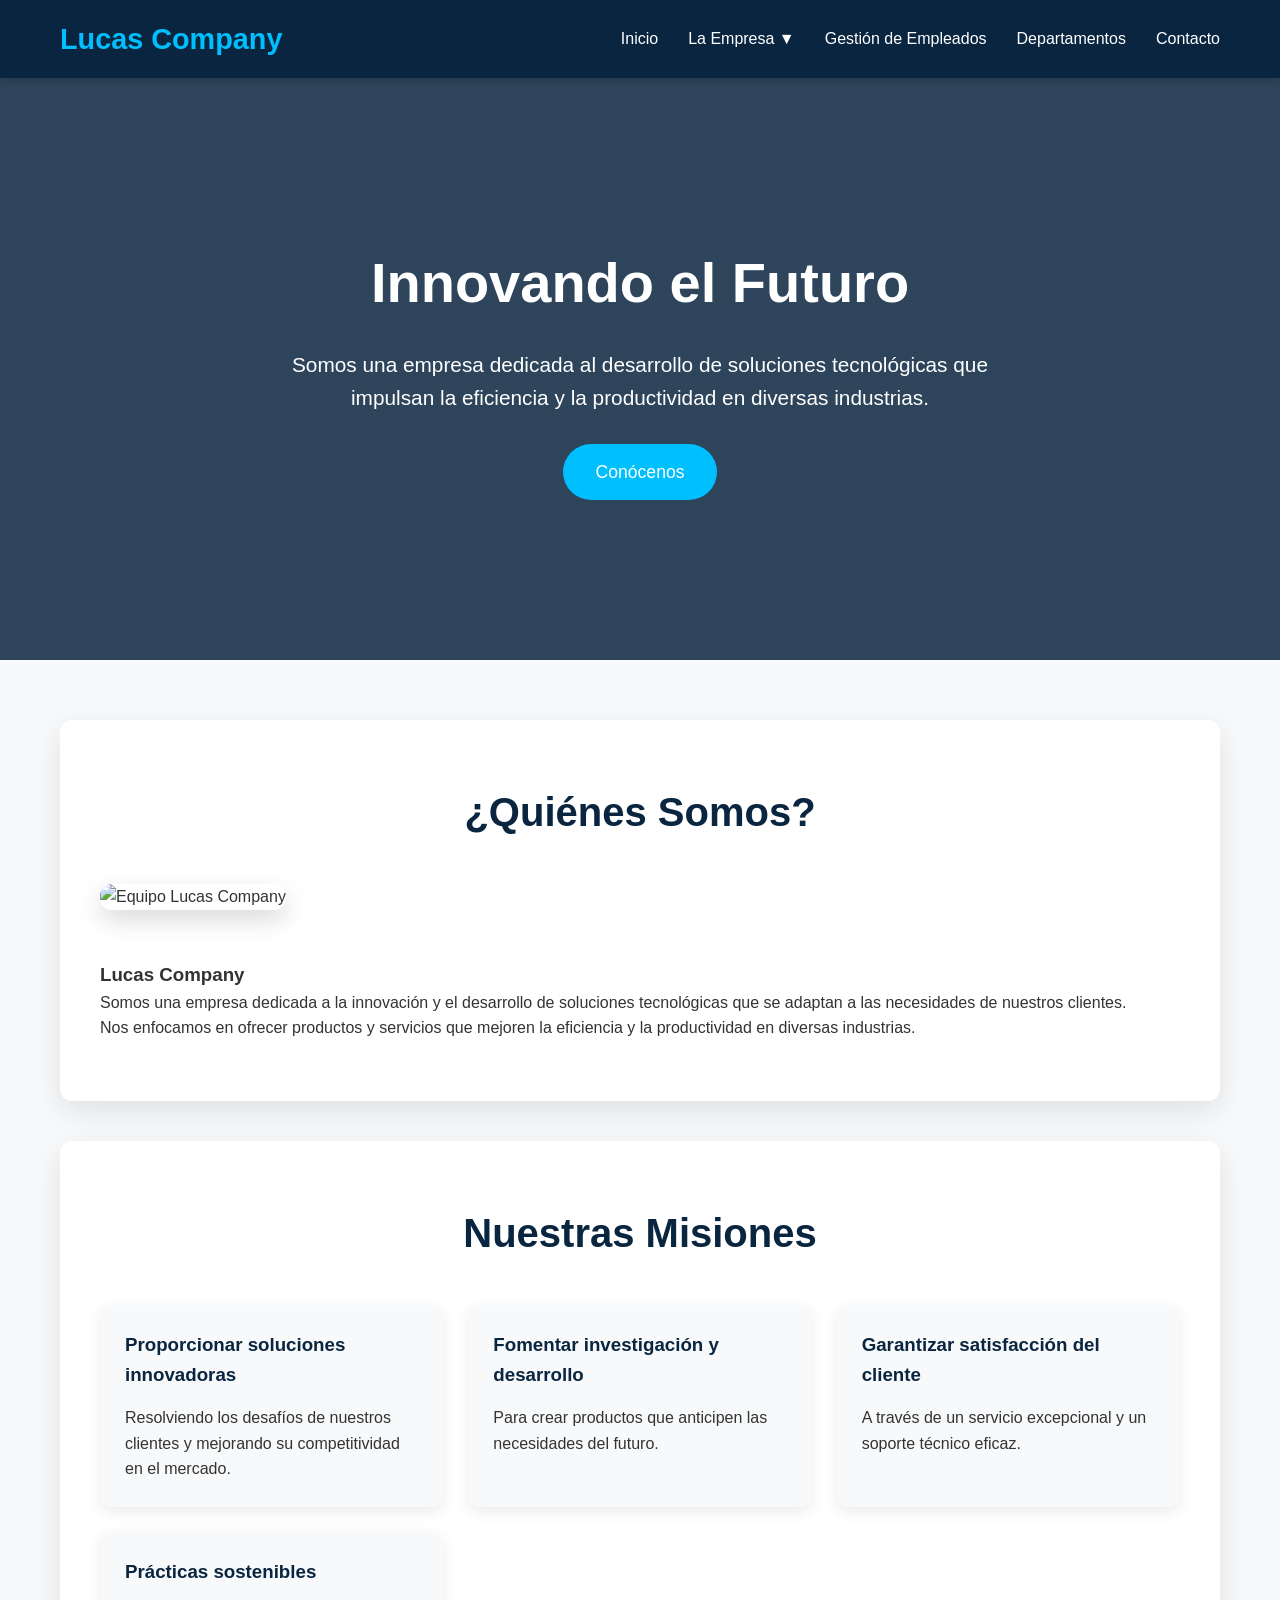
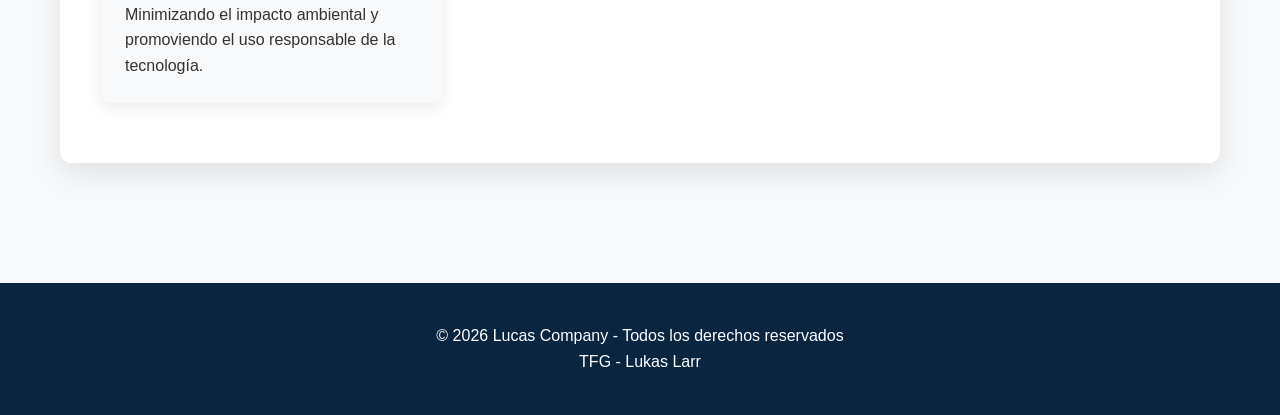
==== HTML/index.html @ 2755dbf2 "19/05/2026" ====
<!DOCTYPE html>
<html lang="es">
<head>
  <meta charset="UTF-8">
  <meta name="viewport" content="width=device-width, initial-scale=1.0">
  <title>Lucas Company | Innovación y Tecnología</title>
  <style>
    * { margin: 0; padding: 0; box-sizing: border-box; }
    body {
      font-family: 'Segoe UI', Tahoma, Geneva, Verdana, sans-serif;
      line-height: 1.6;
      color: #333;
      background: #f8f9fa;
    }
    header {
      background: #0a2540;
      color: white;
      padding: 1rem 0;
      position: sticky;
      top: 0;
      z-index: 1000;
      box-shadow: 0 2px 10px rgba(0,0,0,0.2);
    }
    nav {
      max-width: 1200px;
      margin: 0 auto;
      display: flex;
      justify-content: space-between;
      align-items: center;
      padding: 0 20px;
    }
    .logo {
      font-size: 1.8rem;
      font-weight: bold;
      color: #00bfff;
    }
    .nav-links {
      display: flex;
      gap: 30px;
      list-style: none;
    }
    .nav-links a {
      color: white;
      text-decoration: none;
      font-weight: 500;
    }
    .dropdown {
      position: relative;
    }
    .dropdown-content {
      display: none;
      position: absolute;
      background: white;
      color: #333;
      min-width: 200px;
      box-shadow: 0 8px 16px rgba(0,0,0,0.2);
      border-radius: 6px;
      margin-top: 10px;
    }
    .dropdown:hover .dropdown-content {
      display: block;
    }
    .dropdown-content a {
      color: #333;
      padding: 12px 16px;
      display: block;
    }
    .dropdown-content a:hover {
      background: #f0f0f0;
    }

    /* Hero */
    .hero {
      background: linear-gradient(rgba(10,37,64,0.85), rgba(10,37,64,0.85)), 
                  url('https://images.unsplash.com/photo-1521737604893-d14cc237f11d?ixlib=rb-4.0.3&auto=format&fit=crop&q=80');
      background-size: cover;
      background-position: center;
      color: white;
      text-align: center;
      padding: 160px 20px;
    }
    .hero h1 {
      font-size: 3.5rem;
      margin-bottom: 20px;
    }
    .hero p {
      font-size: 1.3rem;
      max-width: 700px;
      margin: 0 auto 30px;
    }
    .btn {
      background: #00bfff;
      color: white;
      padding: 14px 32px;
      border: none;
      border-radius: 50px;
      font-size: 1.1rem;
      cursor: pointer;
      text-decoration: none;
      display: inline-block;
    }
    .btn:hover {
      background: #0099cc;
      transform: scale(1.05);
    }

    .container {
      max-width: 1200px;
      margin: 40px auto;
      padding: 20px;
    }
    .section {
      background: white;
      padding: 60px 40px;
      border-radius: 12px;
      box-shadow: 0 10px 30px rgba(0,0,0,0.1);
      margin-bottom: 40px;
    }
    .section h2 {
      text-align: center;
      color: #0a2540;
      font-size: 2.5rem;
      margin-bottom: 40px;
    }
    .content {
      display: flex;
      gap: 50px;
      align-items: center;
      flex-wrap: wrap;
    }
    .content img {
      max-width: 500px;
      border-radius: 12px;
      box-shadow: 0 10px 25px rgba(0,0,0,0.15);
    }
    .misiones {
      display: grid;
      grid-template-columns: repeat(auto-fit, minmax(280px, 1fr));
      gap: 25px;
    }
    .card {
      background: #f8f9fa;
      padding: 25px;
      border-radius: 10px;
      box-shadow: 0 5px 15px rgba(0,0,0,0.08);
    }
    .card h3 {
      color: #0a2540;
      margin-bottom: 15px;
    }

    footer {
      background: #0a2540;
      color: white;
      text-align: center;
      padding: 40px 20px;
      margin-top: 60px;
    }

    @media (max-width: 768px) {
      .content {
        flex-direction: column;
        text-align: center;
      }
      .hero h1 { font-size: 2.8rem; }
    }
  </style>
</head>
<body>

  <!-- HEADER -->
  <header>
    <nav>
      <div class="logo">Lucas Company</div>
      <ul class="nav-links">
        <li><a href="index.html">Inicio</a></li>
        
        <li class="dropdown">
          <a href="#">La Empresa ▼</a>
          <div class="dropdown-content">
            <a href="#quienes-somos">¿Quiénes Somos?</a>
            <a href="#misiones">Misión y Visión</a>
            <a href="#valores">Valores</a>
          </div>
        </li>
        
        <li><a href="gestion.html">Gestión de Empleados</a></li>
        <li><a href="departamentos.html">Departamentos</a></li>
        <li><a href="contacto.html">Contacto</a></li>
      </ul>
    </nav>
  </header>

  <!-- HERO -->
  <section class="hero">
    <h1>Innovando el Futuro</h1>
    <p>Somos una empresa dedicada al desarrollo de soluciones tecnológicas que impulsan la eficiencia y la productividad en diversas industrias.</p>
    <a href="#quienes-somos" class="btn">Conócenos</a>
  </section>

  <div class="container">

    <!-- QUIÉNES SOMOS -->
    <div class="section" id="quienes-somos">
      <h2>¿Quiénes Somos?</h2>
      <div class="content">
        <img src="https://images.unsplash.com/photo-1521737604893-d14cc237f11d?ixlib=rb-4.0.3&auto=format&fit=crop&q=80" alt="Equipo Lucas Company">
        <div>
          <h3>Lucas Company</h3>
          <p>Somos una empresa dedicada a la innovación y el desarrollo de soluciones tecnológicas que se adaptan a las necesidades de nuestros clientes.</p>
          <p>Nos enfocamos en ofrecer productos y servicios que mejoren la eficiencia y la productividad en diversas industrias.</p>
        </div>
      </div>
    </div>

    <!-- MISIONES -->
    <div class="section" id="misiones">
      <h2>Nuestras Misiones</h2>
      <div class="misiones">
        <div class="card">
          <h3>Proporcionar soluciones innovadoras</h3>
          <p>Resolviendo los desafíos de nuestros clientes y mejorando su competitividad en el mercado.</p>
        </div>
        <div class="card">
          <h3>Fomentar investigación y desarrollo</h3>
          <p>Para crear productos que anticipen las necesidades del futuro.</p>
        </div>
        <div class="card">
          <h3>Garantizar satisfacción del cliente</h3>
          <p>A través de un servicio excepcional y un soporte técnico eficaz.</p>
        </div>
        <div class="card">
          <h3>Prácticas sostenibles</h3>
          <p>Minimizando el impacto ambiental y promoviendo el uso responsable de la tecnología.</p>
        </div>
      </div>
    </div>

  </div>

  <footer>
    <p>&copy; 2026 Lucas Company - Todos los derechos reservados</p>
    <p>TFG - Lukas Larr</p>
  </footer>

</body>
</html>
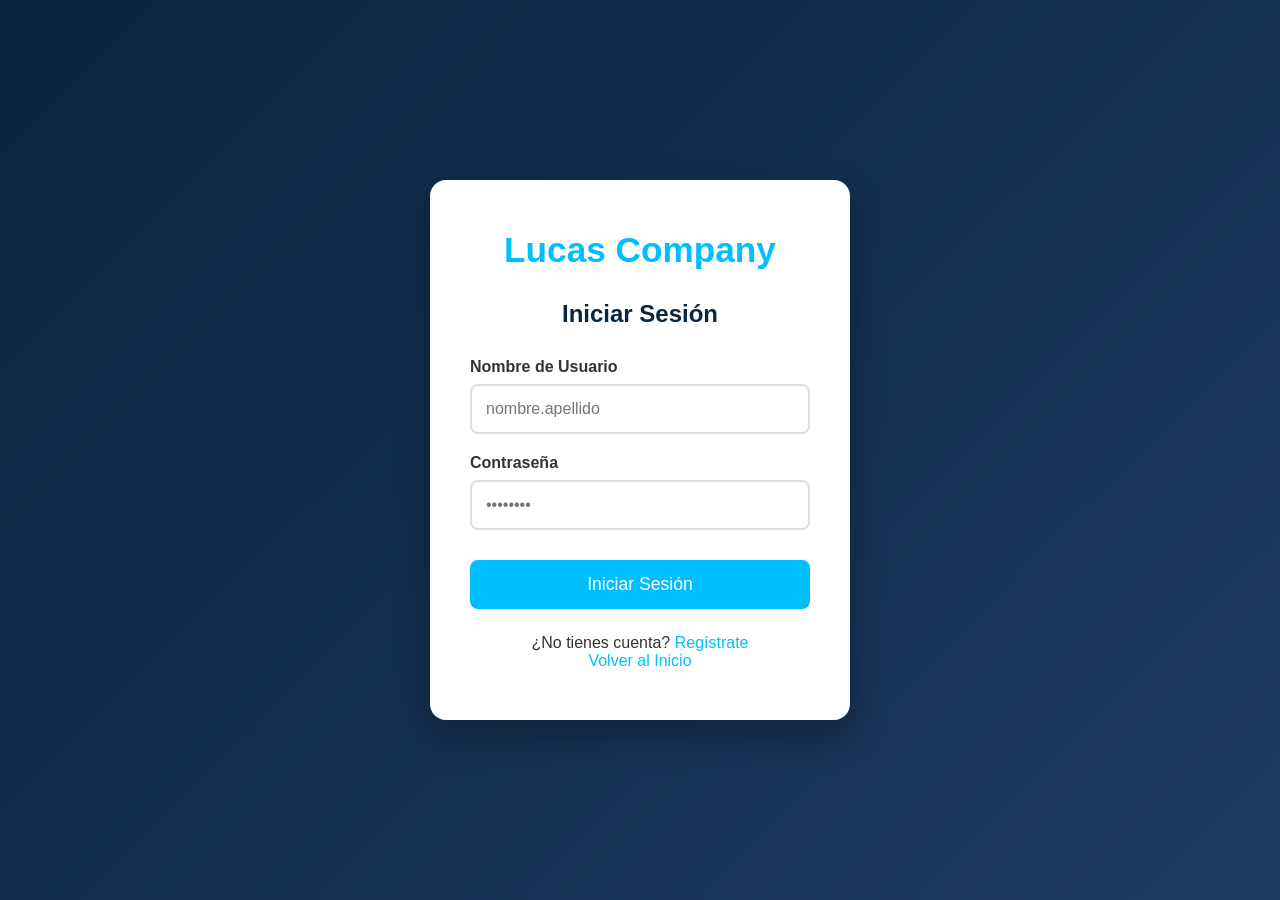
==== commit a8f7e8ff: "Implement user authentication and logout functionality; add login page and remove home page" ====
--- a/HTML/index.html
+++ b/HTML/index.html
@@ -46,6 +46,15 @@
     }
     .dropdown {
       position: relative;
+    }
+    .dropdown-content::before {
+      content: "";
+      position: absolute;
+      top: -10px; /* Cubre exactamente el tamaño de tu margin-top */
+      left: 0;
+      width: 100%;
+      height: 10px;
+      background: transparent; /* Se mantiene oculto al usuario */
     }
     .dropdown-content {
       display: none;
@@ -187,6 +196,7 @@
         <li><a href="gestion.html">Gestión de Empleados</a></li>
         <li><a href="departamentos.html">Departamentos</a></li>
         <li><a href="contacto.html">Contacto</a></li>
+        <li><a href="#" id="logout">Logout</a></li>
       </ul>
     </nav>
   </header>
@@ -242,6 +252,38 @@
     <p>&copy; 2026 Lucas Company - Todos los derechos reservados</p>
     <p>TFG - Lukas Larr</p>
   </footer>
-
+  <script>
+   
+    // Verificar si el usuario está logueado
+    function checkAuth() {
+      const isLoggedIn = localStorage.getItem("isLoggedIn");
+      const authSection = document.getElementById("auth-section");
+
+      if (isLoggedIn !== "true") {
+        window.location.href = "login.html";
+      }
+    }
+
+    const logoutConst = document.getElementById("logout");
+
+    logoutConst.addEventListener("click", function(e) {
+      e.preventDefault();
+      logout();
+    });
+
+    function logout() {
+      if (confirm("¿Cerrar sesión?")) {
+        localStorage.removeItem("isLoggedIn");
+        localStorage.removeItem("userEmail");
+        window.location.href = "login.html";
+      }
+    }
+
+    // Ejecutar al cargar la página
+    window.onload = () => {
+      checkAuth();
+      // Si ya tienes window.onload, combina las funciones
+    };
+  </script>
 </body>
 </html>
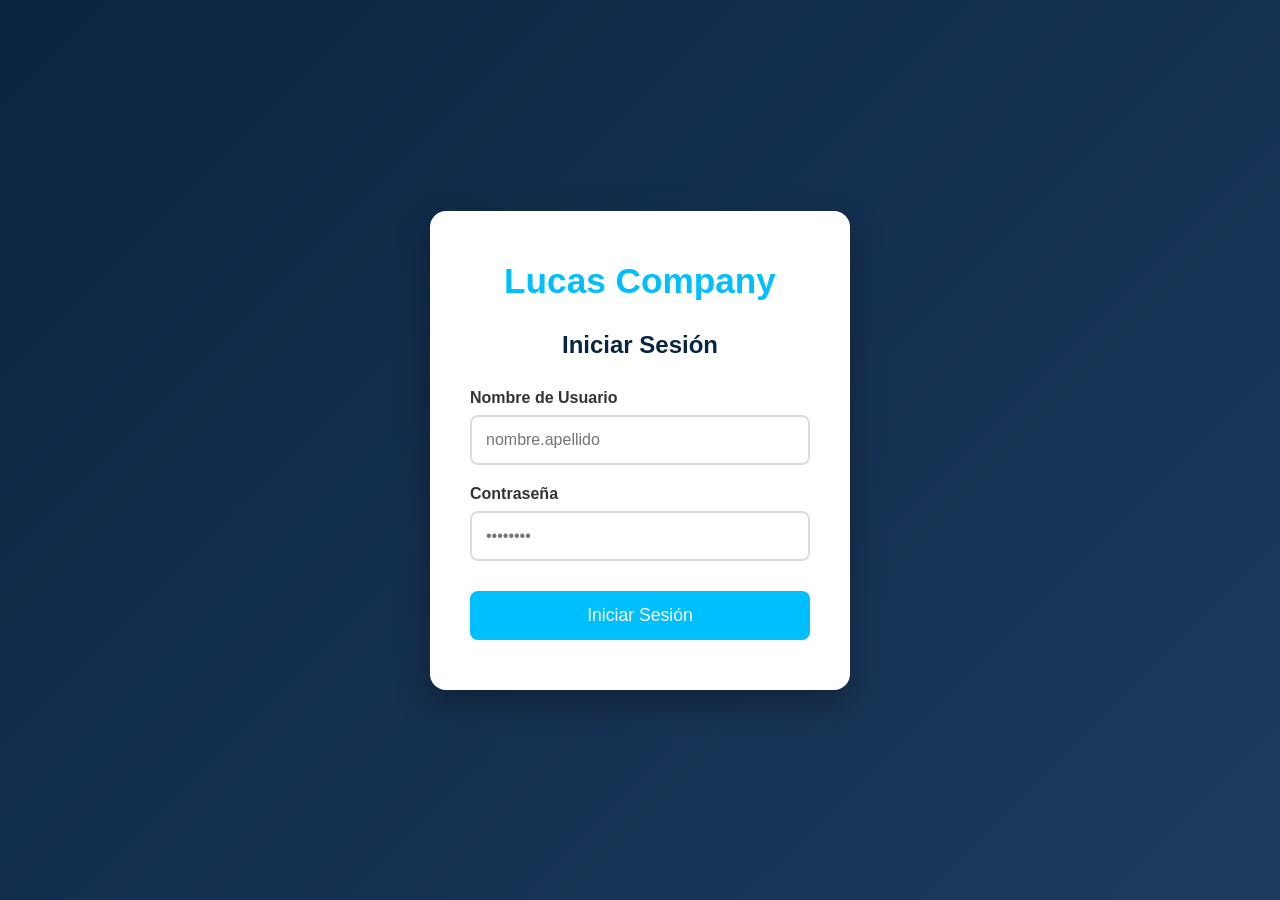
==== commit f87e8997: "Refactor login page: Move inline styles to external CSS, add JavaScript for login functionality, and" ====
--- a/HTML/index.html
+++ b/HTML/index.html
@@ -4,176 +4,8 @@
   <meta charset="UTF-8">
   <meta name="viewport" content="width=device-width, initial-scale=1.0">
   <title>Lucas Company | Innovación y Tecnología</title>
-  <style>
-    * { margin: 0; padding: 0; box-sizing: border-box; }
-    body {
-      font-family: 'Segoe UI', Tahoma, Geneva, Verdana, sans-serif;
-      line-height: 1.6;
-      color: #333;
-      background: #f8f9fa;
-    }
-    header {
-      background: #0a2540;
-      color: white;
-      padding: 1rem 0;
-      position: sticky;
-      top: 0;
-      z-index: 1000;
-      box-shadow: 0 2px 10px rgba(0,0,0,0.2);
-    }
-    nav {
-      max-width: 1200px;
-      margin: 0 auto;
-      display: flex;
-      justify-content: space-between;
-      align-items: center;
-      padding: 0 20px;
-    }
-    .logo {
-      font-size: 1.8rem;
-      font-weight: bold;
-      color: #00bfff;
-    }
-    .nav-links {
-      display: flex;
-      gap: 30px;
-      list-style: none;
-    }
-    .nav-links a {
-      color: white;
-      text-decoration: none;
-      font-weight: 500;
-    }
-    .dropdown {
-      position: relative;
-    }
-    .dropdown-content::before {
-      content: "";
-      position: absolute;
-      top: -10px; /* Cubre exactamente el tamaño de tu margin-top */
-      left: 0;
-      width: 100%;
-      height: 10px;
-      background: transparent; /* Se mantiene oculto al usuario */
-    }
-    .dropdown-content {
-      display: none;
-      position: absolute;
-      background: white;
-      color: #333;
-      min-width: 200px;
-      box-shadow: 0 8px 16px rgba(0,0,0,0.2);
-      border-radius: 6px;
-      margin-top: 10px;
-    }
-    .dropdown:hover .dropdown-content {
-      display: block;
-    }
-    .dropdown-content a {
-      color: #333;
-      padding: 12px 16px;
-      display: block;
-    }
-    .dropdown-content a:hover {
-      background: #f0f0f0;
-    }
-
-    /* Hero */
-    .hero {
-      background: linear-gradient(rgba(10,37,64,0.85), rgba(10,37,64,0.85)), 
-                  url('https://images.unsplash.com/photo-1521737604893-d14cc237f11d?ixlib=rb-4.0.3&auto=format&fit=crop&q=80');
-      background-size: cover;
-      background-position: center;
-      color: white;
-      text-align: center;
-      padding: 160px 20px;
-    }
-    .hero h1 {
-      font-size: 3.5rem;
-      margin-bottom: 20px;
-    }
-    .hero p {
-      font-size: 1.3rem;
-      max-width: 700px;
-      margin: 0 auto 30px;
-    }
-    .btn {
-      background: #00bfff;
-      color: white;
-      padding: 14px 32px;
-      border: none;
-      border-radius: 50px;
-      font-size: 1.1rem;
-      cursor: pointer;
-      text-decoration: none;
-      display: inline-block;
-    }
-    .btn:hover {
-      background: #0099cc;
-      transform: scale(1.05);
-    }
-
-    .container {
-      max-width: 1200px;
-      margin: 40px auto;
-      padding: 20px;
-    }
-    .section {
-      background: white;
-      padding: 60px 40px;
-      border-radius: 12px;
-      box-shadow: 0 10px 30px rgba(0,0,0,0.1);
-      margin-bottom: 40px;
-    }
-    .section h2 {
-      text-align: center;
-      color: #0a2540;
-      font-size: 2.5rem;
-      margin-bottom: 40px;
-    }
-    .content {
-      display: flex;
-      gap: 50px;
-      align-items: center;
-      flex-wrap: wrap;
-    }
-    .content img {
-      max-width: 500px;
-      border-radius: 12px;
-      box-shadow: 0 10px 25px rgba(0,0,0,0.15);
-    }
-    .misiones {
-      display: grid;
-      grid-template-columns: repeat(auto-fit, minmax(280px, 1fr));
-      gap: 25px;
-    }
-    .card {
-      background: #f8f9fa;
-      padding: 25px;
-      border-radius: 10px;
-      box-shadow: 0 5px 15px rgba(0,0,0,0.08);
-    }
-    .card h3 {
-      color: #0a2540;
-      margin-bottom: 15px;
-    }
-
-    footer {
-      background: #0a2540;
-      color: white;
-      text-align: center;
-      padding: 40px 20px;
-      margin-top: 60px;
-    }
-
-    @media (max-width: 768px) {
-      .content {
-        flex-direction: column;
-        text-align: center;
-      }
-      .hero h1 { font-size: 2.8rem; }
-    }
-  </style>
+  <script src="../JS/index.js" defer></script>
+  <link rel="stylesheet" href="../CSS/index.css">
 </head>
 <body>
 
@@ -214,7 +46,7 @@
     <div class="section" id="quienes-somos">
       <h2>¿Quiénes Somos?</h2>
       <div class="content">
-        <img src="https://images.unsplash.com/photo-1521737604893-d14cc237f11d?ixlib=rb-4.0.3&auto=format&fit=crop&q=80" alt="Equipo Lucas Company">
+        <img src="../IMG/background.avif" alt="Equipo Lucas Company">
         <div>
           <h3>Lucas Company</h3>
           <p>Somos una empresa dedicada a la innovación y el desarrollo de soluciones tecnológicas que se adaptan a las necesidades de nuestros clientes.</p>
@@ -252,38 +84,5 @@
     <p>&copy; 2026 Lucas Company - Todos los derechos reservados</p>
     <p>TFG - Lukas Larr</p>
   </footer>
-  <script>
-   
-    // Verificar si el usuario está logueado
-    function checkAuth() {
-      const isLoggedIn = localStorage.getItem("isLoggedIn");
-      const authSection = document.getElementById("auth-section");
-
-      if (isLoggedIn !== "true") {
-        window.location.href = "login.html";
-      }
-    }
-
-    const logoutConst = document.getElementById("logout");
-
-    logoutConst.addEventListener("click", function(e) {
-      e.preventDefault();
-      logout();
-    });
-
-    function logout() {
-      if (confirm("¿Cerrar sesión?")) {
-        localStorage.removeItem("isLoggedIn");
-        localStorage.removeItem("userEmail");
-        window.location.href = "login.html";
-      }
-    }
-
-    // Ejecutar al cargar la página
-    window.onload = () => {
-      checkAuth();
-      // Si ya tienes window.onload, combina las funciones
-    };
-  </script>
 </body>
 </html>
--- a/CSS/index.css
+++ b/CSS/index.css
@@ -0,0 +1,168 @@
+* { margin: 0; padding: 0; box-sizing: border-box; }
+body {
+    font-family: 'Segoe UI', Tahoma, Geneva, Verdana, sans-serif;
+    line-height: 1.6;
+    color: #333;
+    background: #f8f9fa;
+}
+header {
+    background: #0a2540;
+    color: white;
+    padding: 1rem 0;
+    position: sticky;
+    top: 0;
+    z-index: 1000;
+    box-shadow: 0 2px 10px rgba(0,0,0,0.2);
+}
+nav {
+    max-width: 1200px;
+    margin: 0 auto;
+    display: flex;
+    justify-content: space-between;
+    align-items: center;
+    padding: 0 20px;
+}
+.logo {
+    font-size: 1.8rem;
+    font-weight: bold;
+    color: #00bfff;
+}
+.nav-links {
+    display: flex;
+    gap: 30px;
+    list-style: none;
+}
+.nav-links a {
+    color: white;
+    text-decoration: none;
+    font-weight: 500;
+}
+.dropdown {
+    position: relative;
+}
+.dropdown-content::before {
+    content: "";
+    position: absolute;
+    top: -10px; /* Cubre exactamente el tamaño de tu margin-top */
+    left: 0;
+    width: 100%;
+    height: 10px;
+    background: transparent; /* Se mantiene oculto al usuario */
+}
+.dropdown-content {
+    display: none;
+    position: absolute;
+    background: white;
+    color: #333;
+    min-width: 200px;
+    box-shadow: 0 8px 16px rgba(0,0,0,0.2);
+    border-radius: 6px;
+    margin-top: 10px;
+}
+.dropdown:hover .dropdown-content {
+    display: block;
+}
+.dropdown-content a {
+    color: #333;
+    padding: 12px 16px;
+    display: block;
+}
+.dropdown-content a:hover {
+    background: #f0f0f0;
+}
+
+/* Hero */
+.hero {
+    background: linear-gradient(rgba(10,37,64,0.85), rgba(10,37,64,0.85)), 
+                url('../IMG/background.avif') no-repeat center center/cover;
+    background-size: cover;
+    background-position: center;
+    color: white;
+    text-align: center;
+    padding: 160px 20px;
+}
+.hero h1 {
+    font-size: 3.5rem;
+    margin-bottom: 20px;
+}
+.hero p {
+    font-size: 1.3rem;
+    max-width: 700px;
+    margin: 0 auto 30px;
+}
+.btn {
+    background: #00bfff;
+    color: white;
+    padding: 14px 32px;
+    border: none;
+    border-radius: 50px;
+    font-size: 1.1rem;
+    cursor: pointer;
+    text-decoration: none;
+    display: inline-block;
+}
+.btn:hover {
+    background: #0099cc;
+    transform: scale(1.05);
+}
+
+.container {
+    max-width: 1200px;
+    margin: 40px auto;
+    padding: 20px;
+}
+.section {
+    background: white;
+    padding: 60px 40px;
+    border-radius: 12px;
+    box-shadow: 0 10px 30px rgba(0,0,0,0.1);
+    margin-bottom: 40px;
+}
+.section h2 {
+    text-align: center;
+    color: #0a2540;
+    font-size: 2.5rem;
+    margin-bottom: 40px;
+}
+.content {
+    display: flex;
+    gap: 50px;
+    align-items: center;
+    flex-wrap: wrap;
+}
+.content img {
+    max-width: 500px;
+    border-radius: 12px;
+    box-shadow: 0 10px 25px rgba(0,0,0,0.15);
+}
+.misiones {
+    display: grid;
+    grid-template-columns: repeat(auto-fit, minmax(280px, 1fr));
+    gap: 25px;
+}
+.card {
+    background: #f8f9fa;
+    padding: 25px;
+    border-radius: 10px;
+    box-shadow: 0 5px 15px rgba(0,0,0,0.08);
+}
+.card h3 {
+    color: #0a2540;
+    margin-bottom: 15px;
+}
+
+footer {
+    background: #0a2540;
+    color: white;
+    text-align: center;
+    padding: 40px 20px;
+    margin-top: 60px;
+}
+
+@media (max-width: 768px) {
+    .content {
+    flex-direction: column;
+    text-align: center;
+    }
+    .hero h1 { font-size: 2.8rem; }
+}
